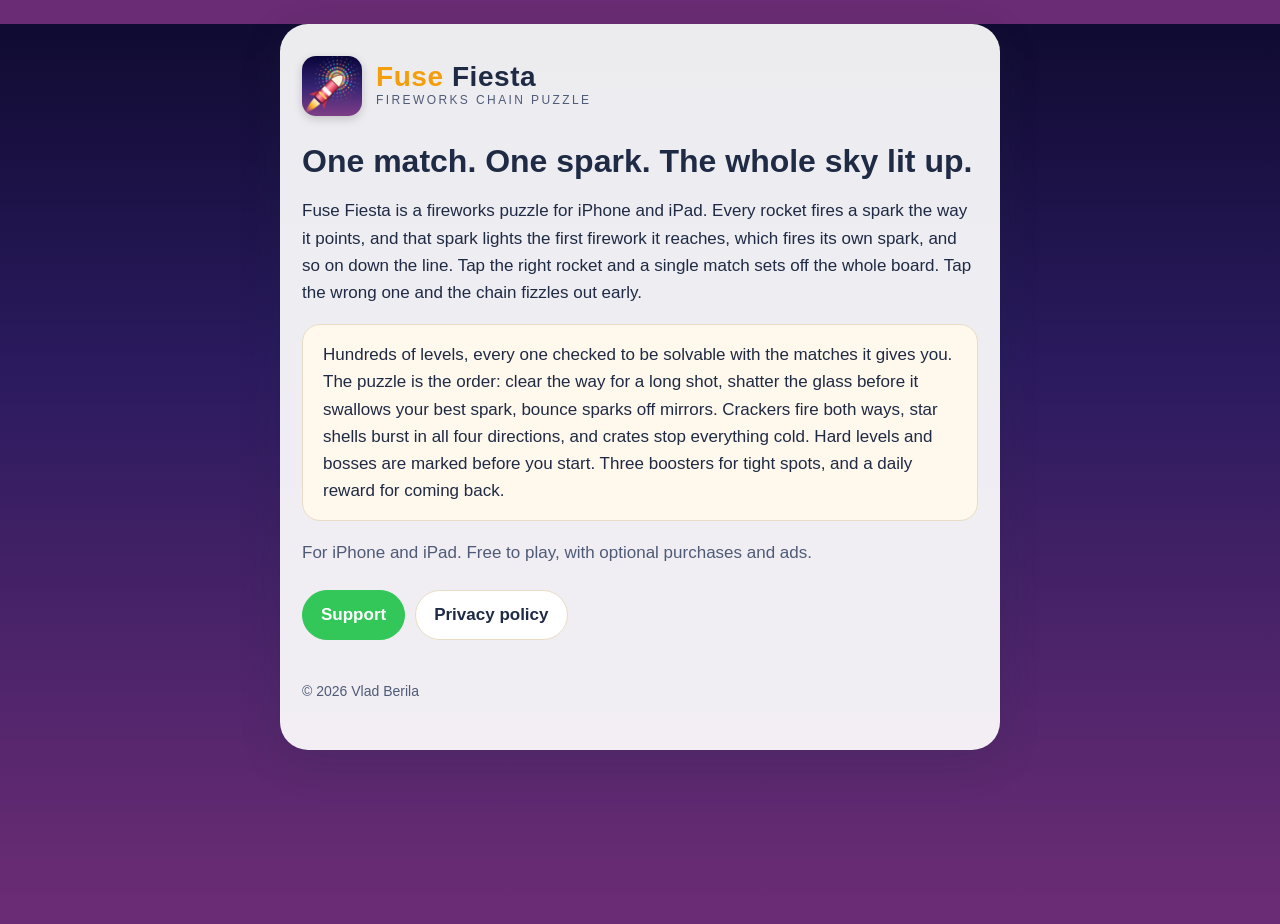
==== index.html @ 1361ded0 "Publish site from Fuse Fiesta docs/ (d2706b7)" ====
<!doctype html>
<html lang="en">
<head>
  <meta charset="utf-8">
  <meta name="viewport" content="width=device-width, initial-scale=1">
  <title>Fuse Fiesta: Fireworks Puzzle</title>
  <meta name="description" content="A fireworks chain-reaction puzzle: light one fuse, watch the sparks set off rocket after rocket, and light up the whole sky with as few matches as you can.">
  <link rel="icon" href="icon.png">
  <link rel="stylesheet" href="style.css">
</head>
<body>
<main>
  <header class="brand">
    <img src="icon.png" alt="">
    <div>
      <div class="name"><span class="busy">Fuse</span> Fiesta</div>
      <div class="tagline">Fireworks chain puzzle</div>
    </div>
  </header>

  <h1>One match. One spark. The whole sky lit up.</h1>
  <p>Fuse Fiesta is a fireworks puzzle for iPhone and iPad. Every rocket fires a
  spark the way it points, and that spark lights the first firework it reaches,
  which fires its own spark, and so on down the line. Tap the right rocket and
  a single match sets off the whole board. Tap the wrong one and the chain
  fizzles out early.</p>

  <div class="panel">
    <p>Hundreds of levels, every one checked to be solvable with the matches it
    gives you. The puzzle is the order: clear the way for a long shot, shatter
    the glass before it swallows your best spark, bounce sparks off mirrors.
    Crackers fire both ways, star shells burst in all four directions, and
    crates stop everything cold. Hard levels and bosses are marked before you
    start. Three boosters for tight spots, and a daily reward for coming back.</p>
  </div>

  <p class="dim">For iPhone and iPad. Free to play, with optional purchases and ads.</p>

  <nav class="links">
    <a class="primary" href="support.html">Support</a>
    <a href="privacy.html">Privacy policy</a>
  </nav>

  <footer>© 2026 Vlad Berila</footer>
</main>
</body>
</html>
---- style.css ----
/* Fuse Fiesta site. Layout adapted from the Alembic site; colors from the game's sky and road. */
:root {
  --bg-top: #0E0A2E;
  --bg-mid: #2A1A5E;
  --bg-bottom: #6A2C74;
  --panel: #FFF8EC;
  --panel-stroke: #E8DCC4;
  --ink: #1F2A44;
  --ink-dim: #4F5B76;
  --gold: #F59E0B;
  --link: #7C3AED;
  --play: #33C75A;
}

* { box-sizing: border-box; }

html { background: var(--bg-bottom); }

body {
  margin: 0;
  min-height: 100vh;
  background: linear-gradient(180deg, var(--bg-top) 0%, var(--bg-mid) 40%, var(--bg-bottom) 100%);
  background-attachment: fixed;
  color: var(--ink);
  font: 17px/1.6 -apple-system, BlinkMacSystemFont, "SF Pro Rounded", "Segoe UI", Roboto, sans-serif;
  -webkit-text-size-adjust: 100%;
}

main {
  max-width: 720px;
  margin: 24px auto;
  padding: 32px 22px 48px;
  background: rgba(255, 255, 255, 0.92);
  border-radius: 28px;
  box-shadow: 0 12px 40px rgba(31, 42, 68, 0.18);
}

header.brand { display: flex; align-items: center; gap: 14px; margin-bottom: 26px; }
header.brand img { width: 60px; height: 60px; border-radius: 14px; box-shadow: 0 3px 10px rgba(0,0,0,0.18); }
header.brand a { color: inherit; text-decoration: none; }
header.brand .name { font-size: 28px; font-weight: 900; line-height: 1.05; letter-spacing: 0.02em; }
header.brand .name .busy { color: var(--gold); }
header.brand .tagline { font-size: 12px; letter-spacing: 0.2em; color: var(--ink-dim); text-transform: uppercase; }

h1 { font-size: 32px; line-height: 1.2; margin: 0 0 8px; }
h2 { font-size: 21px; margin: 34px 0 8px; color: #1A5FC4; }
h3 { font-size: 17px; margin: 22px 0 4px; }
.dim { color: var(--ink-dim); }
a { color: var(--link); }

.panel {
  background: var(--panel);
  border: 1px solid var(--panel-stroke);
  border-radius: 18px;
  padding: 16px 20px;
  margin: 18px 0;
}
.panel p:first-child { margin-top: 0; }
.panel p:last-child { margin-bottom: 0; }

table { width: 100%; border-collapse: collapse; margin: 12px 0; font-size: 15px; }
th, td { text-align: left; vertical-align: top; padding: 10px 8px; border-bottom: 1px solid var(--panel-stroke); }
th { color: var(--ink-dim); font-weight: 700; }
.table-wrap { overflow-x: auto; }

nav.links { display: flex; flex-wrap: wrap; gap: 10px; margin: 24px 0; }
nav.links a {
  padding: 10px 18px;
  border: 1.5px solid var(--panel-stroke);
  border-radius: 999px;
  background: #fff;
  color: var(--ink);
  text-decoration: none;
  font-weight: 800;
}
nav.links a.primary { background: var(--play); border-color: var(--play); color: #fff; }

footer { margin-top: 40px; font-size: 14px; color: var(--ink-dim); }

@media (max-width: 480px) {
  main { margin: 0; border-radius: 0; }
  h1 { font-size: 27px; }
  body { font-size: 16px; }
}
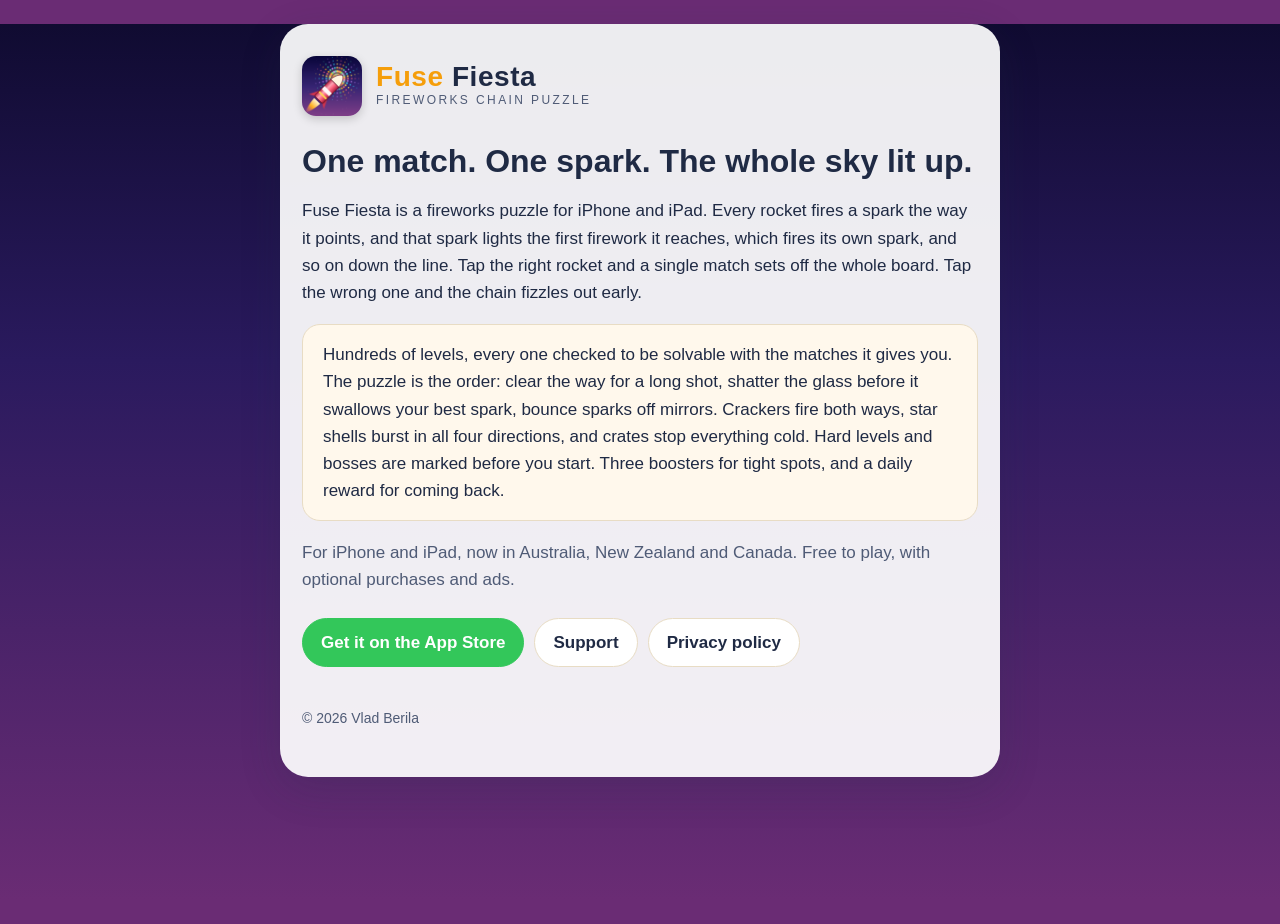
==== commit ea0d09ca: "Publish site from Fuse Fiesta docs/ (c1652c1)" ====
--- a/index.html
+++ b/index.html
@@ -34,10 +34,11 @@
     start. Three boosters for tight spots, and a daily reward for coming back.</p>
   </div>
 
-  <p class="dim">For iPhone and iPad. Free to play, with optional purchases and ads.</p>
+  <p class="dim">For iPhone and iPad, now in Australia, New Zealand and Canada. Free to play, with optional purchases and ads.</p>
 
   <nav class="links">
-    <a class="primary" href="support.html">Support</a>
+    <a class="primary" href="https://apps.apple.com/app/id6819700262">Get it on the App Store</a>
+    <a href="support.html">Support</a>
     <a href="privacy.html">Privacy policy</a>
   </nav>
 
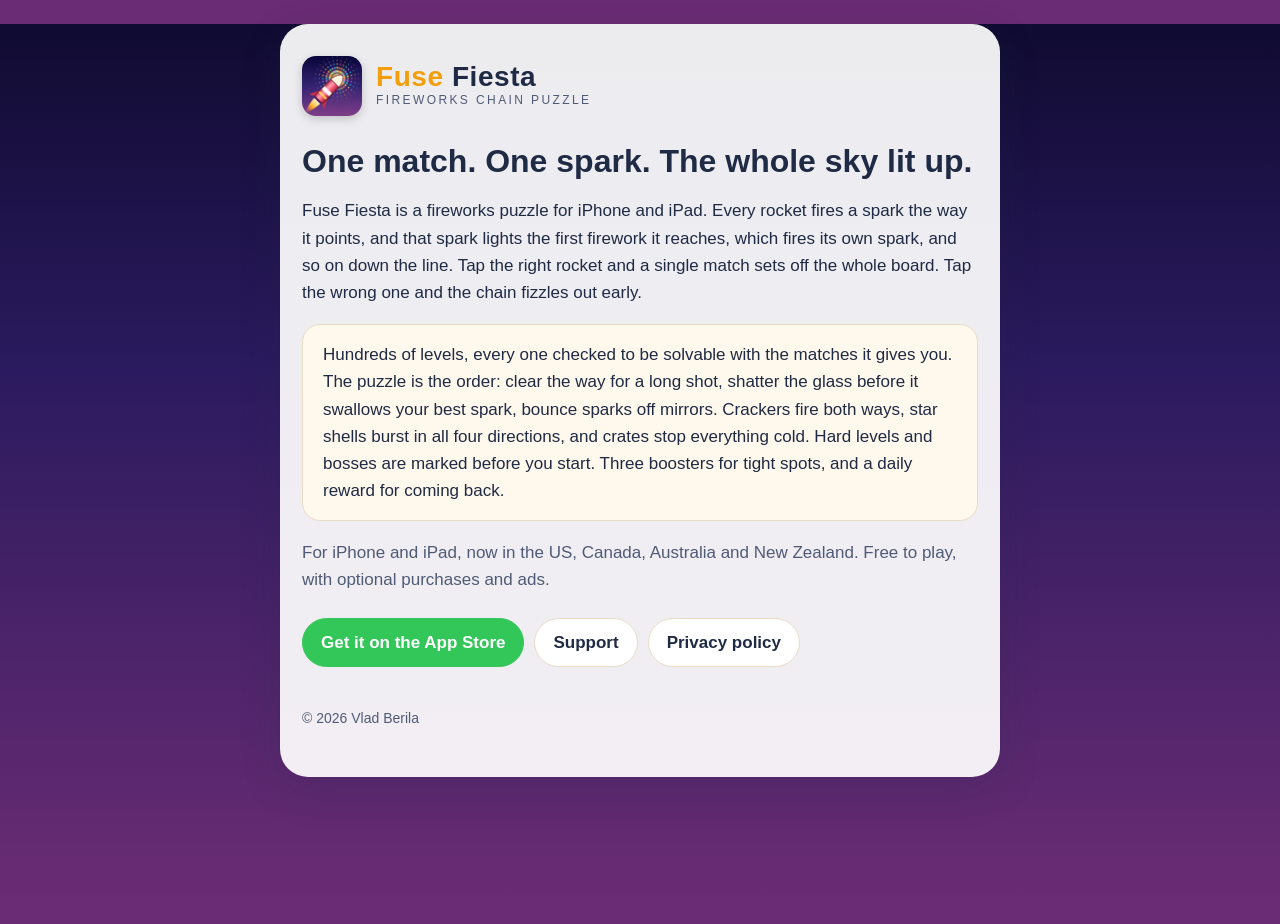
==== commit da3cb9e8: "Publish site from Fuse Fiesta docs/ (33a43b3)" ====
--- a/index.html
+++ b/index.html
@@ -34,7 +34,7 @@
     start. Three boosters for tight spots, and a daily reward for coming back.</p>
   </div>
 
-  <p class="dim">For iPhone and iPad, now in Australia, New Zealand and Canada. Free to play, with optional purchases and ads.</p>
+  <p class="dim">For iPhone and iPad, now in the US, Canada, Australia and New Zealand. Free to play, with optional purchases and ads.</p>
 
   <nav class="links">
     <a class="primary" href="https://apps.apple.com/app/id6819700262">Get it on the App Store</a>
